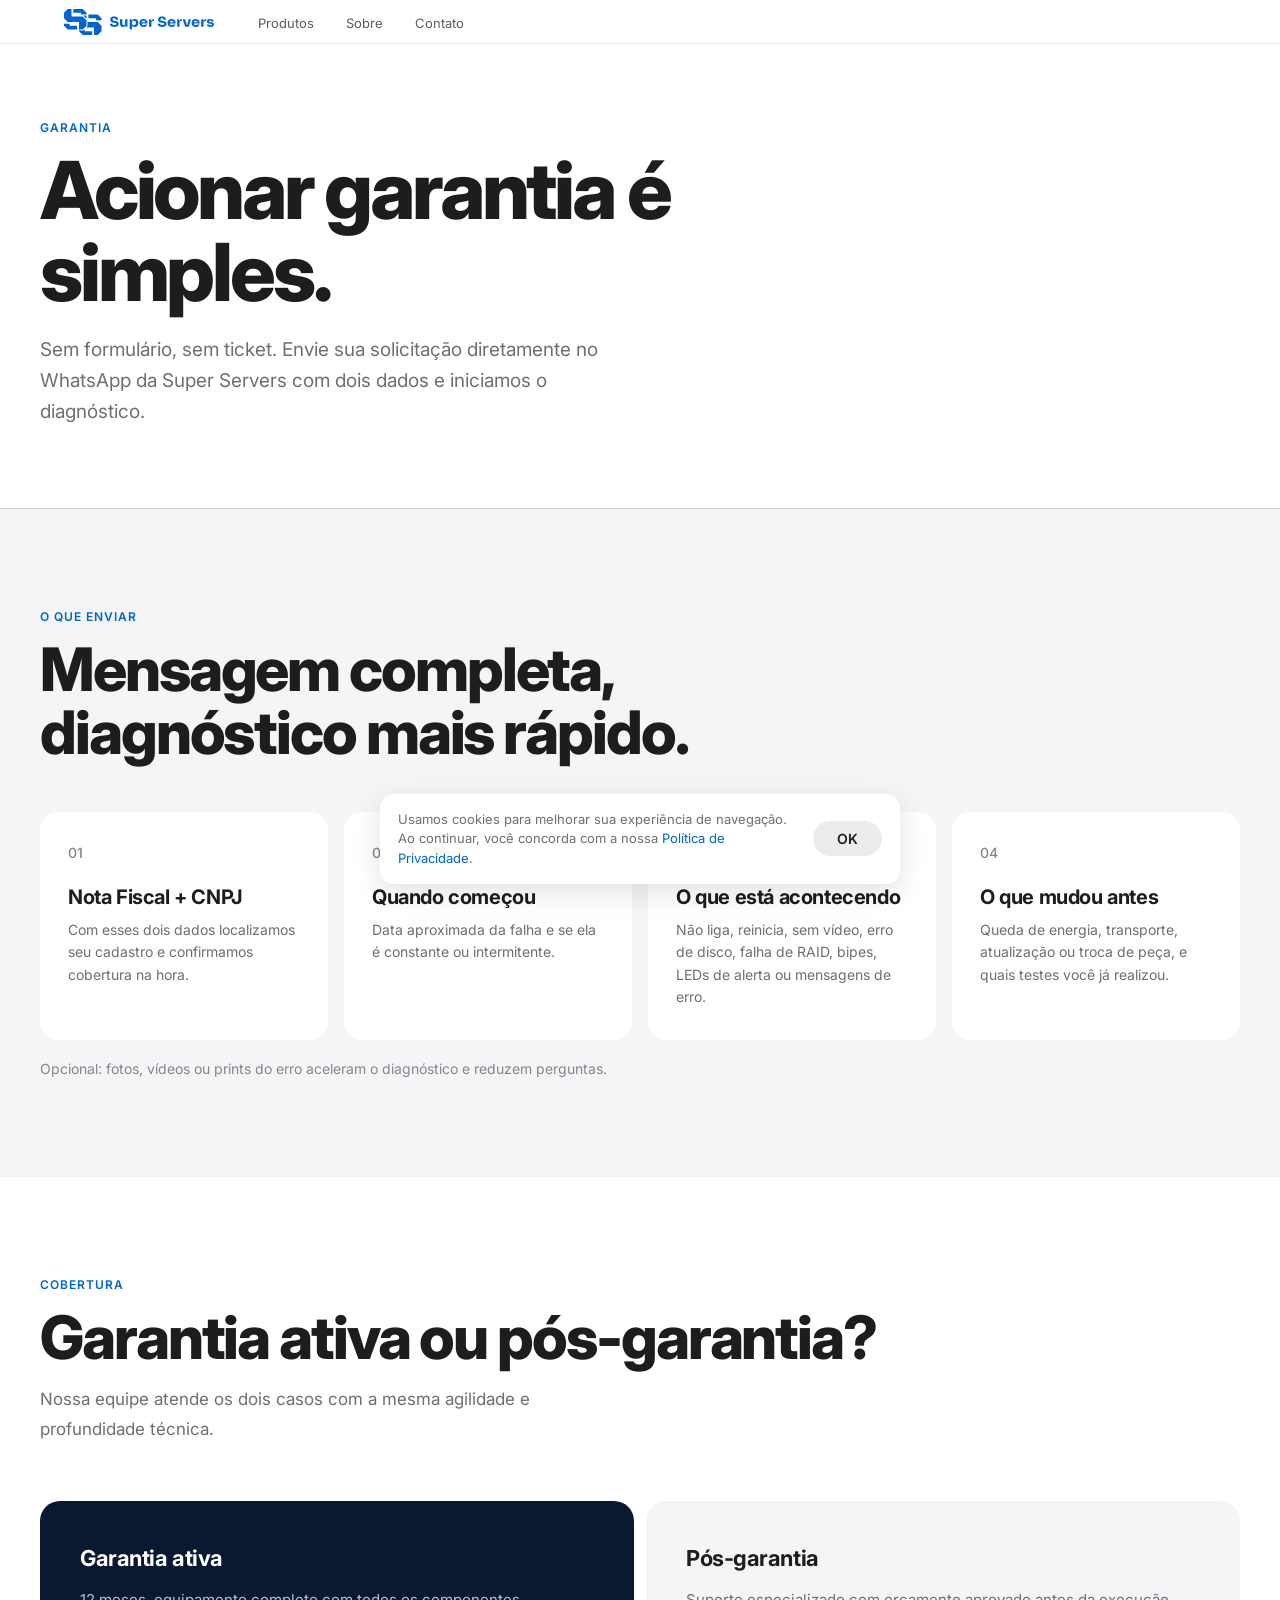
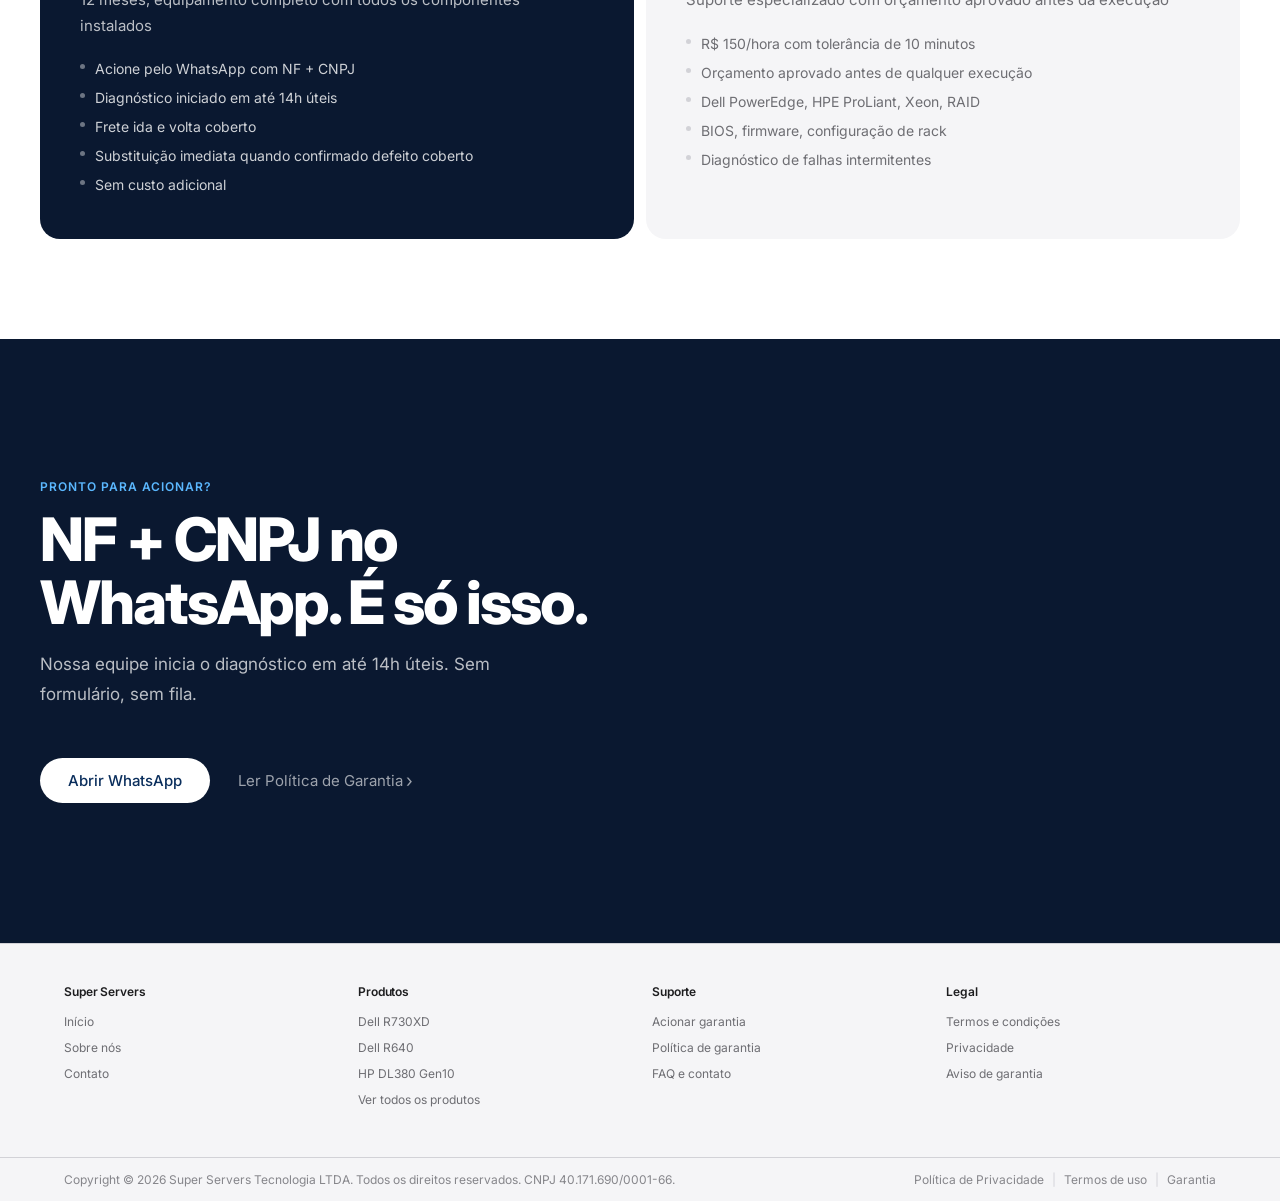
==== acionar-garantia.html @ 3439e5c2 "style(cookies): remove bordas do card e do botão, mantém sombra sutil Co-Authored-By: Claude Opus 4." ====
<!DOCTYPE html>
<html lang="pt-BR">
<head>
  <meta charset="UTF-8" />
  <meta name="viewport" content="width=device-width, initial-scale=1.0" />
  <meta name="color-scheme" content="light" />
  <meta name="format-detection" content="telephone=no, address=no, email=no" />
  <title>Acionar Garantia | Super Servers</title>
  <meta name="description" content="Como acionar a garantia da Super Servers. Envie NF + CNPJ no WhatsApp e inicie o diagnóstico em até 14h úteis." />
  <link rel="icon" type="image/svg+xml" href="/favicon.svg" />
  <link rel="canonical" href="https://superservers.com.br/acionar-garantia.html" />
  <meta property="og:type" content="website" />
  <meta property="og:site_name" content="Super Servers" />
  <meta property="og:locale" content="pt_BR" />
  <meta property="og:title" content="Acionar Garantia | Super Servers" />
  <meta property="og:description" content="Como acionar a garantia da Super Servers. Envie NF + CNPJ no WhatsApp e inicie o diagnóstico em até 14h úteis." />
  <meta property="og:url" content="https://superservers.com.br/acionar-garantia.html" />
  <meta property="og:image" content="https://superservers.com.br/og-image.png" />
  <meta property="og:image:width" content="1200" />
  <meta property="og:image:height" content="630" />
  <meta name="twitter:card" content="summary_large_image" />
  <meta name="twitter:title" content="Acionar Garantia | Super Servers" />
  <meta name="twitter:description" content="Como acionar a garantia da Super Servers. Envie NF + CNPJ no WhatsApp e inicie o diagnóstico em até 14h úteis." />
  <meta name="twitter:image" content="https://superservers.com.br/og-image.png" />
  <link rel="preconnect" href="https://fonts.googleapis.com" />
  <link rel="preconnect" href="https://fonts.gstatic.com" crossorigin />
  <link href="https://fonts.googleapis.com/css2?family=Inter:wght@300;400;500;600;700;800&display=swap" rel="stylesheet" />
  <style>
    *, *::before, *::after { box-sizing: border-box; margin: 0; padding: 0; }

    :root {
      --blue:   #0066cc;
      --text:   #1d1d1f;
      --muted:  #6e6e73;
      --micro:  #86868b;
      --light:  #f5f5f7;
      --border: #d2d2d7;
      --white:  #ffffff;
    }

    html { scroll-behavior: smooth; color-scheme: only light; }
    body {
      font-family: 'Inter', -apple-system, BlinkMacSystemFont, sans-serif;
      color: var(--text); background: var(--white);
      -webkit-font-smoothing: antialiased; overflow-x: hidden;
    }

    /* ── NAV ── */
    nav {
      position: fixed; top: 0; left: 0; right: 0; z-index: 300; height: 44px;
      display: flex; align-items: center; justify-content: center;
      background: rgba(255,255,255,0.88);
      backdrop-filter: saturate(180%) blur(20px);
      -webkit-backdrop-filter: saturate(180%) blur(20px);
      border-bottom: 1px solid rgba(0,0,0,0.08);
    }
    .nav-inner { width: 100%; max-width: 1200px; padding: 0 24px; display: flex; align-items: center; justify-content: space-between; }
    .logo { font-size: 16px; font-weight: 700; color: var(--text); text-decoration: none; letter-spacing: -0.4px; }
    .logo em { color: var(--blue); font-style: normal; }
    .nav-links { display: flex; align-items: center; gap: 32px; list-style: none; margin: 0 auto 0 44px; }
    .nav-links a { font-size: 13px; color: var(--text); text-decoration: none; opacity: 0.72; transition: background 0.22s ease, color 0.22s ease, transform 0.18s ease, box-shadow 0.22s ease, opacity 0.15s; }
    .nav-links a:hover, .nav-links a.active { opacity: 1; }

    /* ── NAV HAMBURGER ── */
    .nav-hamburger { display: none; flex-direction: column; justify-content: center; align-items: center; gap: 5px; width: 36px; height: 36px; background: none; border: none; cursor: pointer; flex-shrink: 0; }
    .nav-hamburger span { display: block; width: 18px; height: 1.5px; background: var(--text); border-radius: 2px; transition: transform 0.25s ease, opacity 0.2s ease; transform-origin: center; }
    nav.nav-open .nav-hamburger span:nth-child(1) { transform: translateY(6.5px) rotate(45deg); }
    nav.nav-open .nav-hamburger span:nth-child(2) { opacity: 0; }
    nav.nav-open .nav-hamburger span:nth-child(3) { transform: translateY(-6.5px) rotate(-45deg); }

    /* ── BASE ── */
    .wrap { max-width: 1200px; margin: 0 auto; }
    .section { padding: 100px 24px; }
    .eyebrow { font-size: 12px; font-weight: 600; letter-spacing: 0.08em; text-transform: uppercase; color: var(--blue); margin-bottom: 14px; }
    h2.headline { font-size: clamp(40px, 5vw, 60px); font-weight: 800; letter-spacing: -0.035em; line-height: 1.05; color: var(--text); }
    .body-text { font-size: 17px; color: var(--muted); line-height: 1.75; max-width: 520px; }

    /* ── BOTÕES ── */
    .btn-primary { background: #0a2e5c; color: #fff; font-size: 15px; font-weight: 500; padding: 13px 28px; border-radius: 980px; text-decoration: none; display: inline-block; transition: background 0.22s ease, color 0.22s ease, transform 0.18s ease, box-shadow 0.22s ease, opacity 0.15s; }
    .btn-primary:hover { background: #5bb8ff; color: #fff; transform: scale(1.04); box-shadow: 0 0 24px rgba(91,184,255,0.45); opacity: 1; }
    .btn-secondary { font-size: 15px; color: var(--muted); text-decoration: none; display: inline-flex; align-items: center; gap: 3px; transition: color 0.15s, gap 0.15s; }
    .btn-secondary:hover { color: var(--text); gap: 6px; }
    .btn-secondary::after { content: '›'; font-size: 18px; }

    /* ── HERO ── */
    .page-hero { background: var(--white); padding: 120px 24px 80px; border-bottom: 1px solid var(--border); }
    .page-hero h1 { font-size: clamp(48px, 6.5vw, 80px); font-weight: 800; line-height: 1.03; letter-spacing: -0.04em; color: var(--text); max-width: 700px; margin-bottom: 20px; }
    .page-hero .lead { font-size: 19px; color: var(--muted); line-height: 1.65; max-width: 560px; }

    /* ── INFO CARDS ── */
    .info-section { background: var(--light); }
    .info-grid { display: grid; grid-template-columns: repeat(4, 1fr); gap: 16px; margin-top: 48px; }
    .info-card { background: var(--white); border-radius: 18px; padding: 32px 28px; }
    .info-num { font-size: 14px; font-weight: 500; color: var(--micro); margin-bottom: 24px; display: block; }
    .info-card h3 { font-size: 20px; font-weight: 700; letter-spacing: -0.02em; color: var(--text); margin-bottom: 10px; line-height: 1.2; }
    .info-card p { font-size: 14px; color: var(--muted); line-height: 1.6; }
    .info-tip { font-size: 14px; color: var(--micro); margin-top: 20px; }

    /* ── COBERTURA ── */
    .cobertura-section { background: var(--white); }
    .cobertura-grid { display: grid; grid-template-columns: 1fr 1fr; gap: 12px; margin-top: 56px; }
    .cobertura-card { border-radius: 20px; padding: 44px 40px; }
    .cobertura-card.card-garantia { background: #0a1830; }
    .cobertura-card.card-pos { background: var(--light); }
    .cobertura-card h3 { font-size: 22px; font-weight: 700; letter-spacing: -0.02em; margin-bottom: 16px; line-height: 1.2; }
    .cobertura-card.card-garantia h3 { color: #fff; }
    .cobertura-card.card-pos h3 { color: var(--text); }
    .cobertura-card p { font-size: 15px; line-height: 1.7; }
    .cobertura-card.card-garantia p { color: rgba(255,255,255,0.72); }
    .cobertura-card.card-pos p { color: var(--muted); }
    .cobertura-list { margin-top: 20px; display: flex; flex-direction: column; gap: 8px; }
    .cobertura-item { display: flex; align-items: flex-start; gap: 10px; font-size: 14px; line-height: 1.5; }
    .cobertura-card.card-garantia .cobertura-item { color: rgba(255,255,255,0.8); }
    .cobertura-card.card-pos .cobertura-item { color: var(--muted); }
    .cobertura-dot { width: 5px; height: 5px; border-radius: 50%; flex-shrink: 0; margin-top: 6px; }
    .card-garantia .cobertura-dot { background: rgba(255,255,255,0.4); }
    .card-pos .cobertura-dot { background: var(--border); }

    /* ── CTA ── */
    .cta-section { background: #0a1830; padding: 140px 24px; }
    .cta-section .eyebrow { color: #5bb8ff; }
    .cta-section .headline { color: #fff; }
    .cta-section .body-text { margin: 16px 0 0; text-align: left; color: rgba(255,255,255,0.72); }
    .cta-section .btn-primary { background: #fff; color: #0a2e5c; }
    .cta-section .btn-primary:hover { background: #5bb8ff; color: #fff; }
    .cta-section .btn-secondary { color: rgba(255,255,255,0.6); }
    .cta-section .btn-secondary:hover { color: #fff; }
    .cta-actions { display: flex; align-items: center; justify-content: flex-start; gap: 28px; flex-wrap: wrap; margin-top: 48px; }

    /* ── FOOTER ── */
    footer { background: var(--light); border-top: 1px solid var(--border); }
    .footer-wrap { max-width: 1200px; margin: 0 auto; padding: 0 24px; }
    .footer-links-grid { display: grid; grid-template-columns: repeat(4, 1fr); gap: 24px; padding-top: 40px; padding-bottom: 40px; }
    .footer-col h5 { font-size: 12px; font-weight: 600; color: var(--text); margin-bottom: 14px; letter-spacing: -0.01em; }
    .footer-col a { display: block; font-size: 12px; color: var(--muted); text-decoration: none; margin-bottom: 8px; line-height: 1.5; transition: color 0.15s; }
    .footer-col a:hover { color: var(--text); }
    .footer-bottom { border-top: 1px solid var(--border); padding: 14px 0; }
    .footer-bottom-inner { max-width: 1200px; margin: 0 auto; padding: 0 24px; display: flex; flex-direction: row; align-items: center; justify-content: space-between; gap: 16px; }
    .footer-bottom-row { display: flex; justify-content: space-between; align-items: center; }
    .footer-bottom p { font-size: 12px; color: var(--micro); }
    .footer-legal-links { display: flex; align-items: center; }
    .footer-legal-links a { font-size: 12px; color: var(--micro); text-decoration: none; transition: color 0.15s; }
    .footer-legal-links a:hover { color: var(--text); }
    .footer-legal-links span { font-size: 12px; color: var(--border); padding: 0 8px; }

    /* ── RESPONSIVE ── */
    @media (max-width: 960px) {
      .info-grid { grid-template-columns: 1fr 1fr; }
      .cobertura-grid { grid-template-columns: 1fr; }
      .footer-links-grid { grid-template-columns: 1fr 1fr; gap: 32px; }
    }
    @media (max-width: 720px) {
      nav .nav-links { display: none; }
      .nav-hamburger { display: flex; }
      nav.nav-open .nav-links { display: flex; flex-direction: column; margin: 0; position: absolute; top: 44px; left: 0; right: 0; background: rgba(255,255,255,0.97); backdrop-filter: saturate(180%) blur(20px); -webkit-backdrop-filter: saturate(180%) blur(20px); border-bottom: 1px solid var(--border); box-shadow: 0 8px 24px rgba(0,0,0,0.08); padding: 0 0 16px; gap: 0; list-style: none; animation: navIn 0.22s ease forwards; }
      @keyframes navIn { from { opacity: 0; transform: translateY(-8px); } to { opacity: 1; transform: translateY(0); } }
      nav.nav-open .nav-links li { border-top: 1px solid rgba(0,0,0,0.08); }
      nav.nav-open .nav-links a { display: block; padding: 14px 24px; font-size: 16px; font-weight: 500; opacity: 1; color: var(--text); }
    }
    @media (max-width: 600px) {
      .section { padding: 72px 20px; }
      .info-grid { grid-template-columns: 1fr; }
      .footer-bottom-inner { flex-direction: column; align-items: flex-start; gap: 10px; }
    }
    @media (max-width: 480px) {
      .section { padding: 56px 20px; }
      .footer-links-grid { grid-template-columns: 1fr; }
    }
  </style>
</head>
<body>

  <nav>
    <div class="nav-inner">
      <a href="index.html" class="logo" aria-label="Super Servers"><img src="logo.svg" alt="Super Servers" style="height: 26px; width: auto; display: block;"></a>
      <ul class="nav-links">
        <li><a href="produtos.html">Produtos</a></li>
        <li><a href="sobre.html">Sobre</a></li>
        <li><a href="contato.html">Contato</a></li>
      </ul>
      <button class="nav-hamburger" id="navHamburger" aria-label="Menu" aria-expanded="false">
        <span></span><span></span><span></span>
      </button>
    </div>
  </nav>

  <!-- HERO -->
  <div class="page-hero">
    <div class="wrap">
      <p class="eyebrow">Garantia</p>
      <h1>Acionar garantia é simples.</h1>
      <p class="lead">Sem formulário, sem ticket. Envie sua solicitação diretamente no WhatsApp da Super Servers com dois dados e iniciamos o diagnóstico.</p>
    </div>
  </div>

  <!-- INFO CARDS -->
  <section class="section info-section">
    <div class="wrap">
      <p class="eyebrow">O que enviar</p>
      <h2 class="headline">Mensagem completa,<br>diagnóstico mais rápido.</h2>
      <div class="info-grid">

        <div class="info-card">
          <span class="info-num">01</span>
          <h3>Nota Fiscal + CNPJ</h3>
          <p>Com esses dois dados localizamos seu cadastro e confirmamos cobertura na hora.</p>
        </div>

        <div class="info-card">
          <span class="info-num">02</span>
          <h3>Quando começou</h3>
          <p>Data aproximada da falha e se ela é constante ou intermitente.</p>
        </div>

        <div class="info-card">
          <span class="info-num">03</span>
          <h3>O que está acontecendo</h3>
          <p>Não liga, reinicia, sem vídeo, erro de disco, falha de RAID, bipes, LEDs de alerta ou mensagens de erro.</p>
        </div>

        <div class="info-card">
          <span class="info-num">04</span>
          <h3>O que mudou antes</h3>
          <p>Queda de energia, transporte, atualização ou troca de peça, e quais testes você já realizou.</p>
        </div>

      </div>
      <p class="info-tip">Opcional: fotos, vídeos ou prints do erro aceleram o diagnóstico e reduzem perguntas.</p>
    </div>
  </section>

  <!-- COBERTURA -->
  <section class="section cobertura-section">
    <div class="wrap">
      <p class="eyebrow">Cobertura</p>
      <h2 class="headline">Garantia ativa ou pós-garantia?</h2>
      <p class="body-text" style="margin-top: 16px;">Nossa equipe atende os dois casos com a mesma agilidade e profundidade técnica.</p>
      <div class="cobertura-grid">

        <div class="cobertura-card card-garantia">
          <h3>Garantia ativa</h3>
          <p>12 meses, equipamento completo com todos os componentes instalados</p>
          <div class="cobertura-list">
            <div class="cobertura-item"><span class="cobertura-dot"></span><span>Acione pelo WhatsApp com NF + CNPJ</span></div>
            <div class="cobertura-item"><span class="cobertura-dot"></span><span>Diagnóstico iniciado em até 14h úteis</span></div>
            <div class="cobertura-item"><span class="cobertura-dot"></span><span>Frete ida e volta coberto</span></div>
            <div class="cobertura-item"><span class="cobertura-dot"></span><span>Substituição imediata quando confirmado defeito coberto</span></div>
            <div class="cobertura-item"><span class="cobertura-dot"></span><span>Sem custo adicional</span></div>
          </div>
        </div>

        <div class="cobertura-card card-pos">
          <h3>Pós-garantia</h3>
          <p>Suporte especializado com orçamento aprovado antes da execução</p>
          <div class="cobertura-list">
            <div class="cobertura-item"><span class="cobertura-dot"></span><span>R$ 150/hora com tolerância de 10 minutos</span></div>
            <div class="cobertura-item"><span class="cobertura-dot"></span><span>Orçamento aprovado antes de qualquer execução</span></div>
            <div class="cobertura-item"><span class="cobertura-dot"></span><span>Dell PowerEdge, HPE ProLiant, Xeon, RAID</span></div>
            <div class="cobertura-item"><span class="cobertura-dot"></span><span>BIOS, firmware, configuração de rack</span></div>
            <div class="cobertura-item"><span class="cobertura-dot"></span><span>Diagnóstico de falhas intermitentes</span></div>
          </div>
        </div>

      </div>
    </div>
  </section>

  <!-- CTA -->
  <section class="cta-section">
    <div class="wrap">
      <p class="eyebrow">Pronto para acionar?</p>
      <h2 class="headline" style="max-width: 600px;">NF + CNPJ no WhatsApp. É só isso.</h2>
      <p class="body-text">Nossa equipe inicia o diagnóstico em até 14h úteis. Sem formulário, sem fila.</p>
      <div class="cta-actions">
        <a href="https://wa.me/551120535313" target="_blank" class="btn-primary">Abrir WhatsApp</a>
        <a href="garantia.html" class="btn-secondary">Ler Política de Garantia</a>
      </div>
    </div>
  </section>

  <footer>
    <div class="footer-wrap footer-links-grid">
      <div class="footer-col">
        <h5>Super Servers</h5>
        <a href="index.html">Início</a>
        <a href="sobre.html">Sobre nós</a>
        <a href="contato.html">Contato</a>
      </div>
      <div class="footer-col">
        <h5>Produtos</h5>
        <a href="produtos.html#dell">Dell R730XD</a>
        <a href="produtos.html#dell">Dell R640</a>
        <a href="produtos.html#hp">HP DL380 Gen10</a>
        <a href="produtos.html">Ver todos os produtos</a>
      </div>
      <div class="footer-col">
        <h5>Suporte</h5>
        <a href="acionar-garantia.html">Acionar garantia</a>
        <a href="garantia.html">Política de garantia</a>
        <a href="contato.html">FAQ e contato</a>
      </div>
      <div class="footer-col">
        <h5>Legal</h5>
        <a href="termos.html">Termos e condições</a>
        <a href="privacidade.html">Privacidade</a>
        <a href="garantia.html">Aviso de garantia</a>
      </div>
    </div>
    <div class="footer-bottom">
      <div class="footer-bottom-inner">
        <div class="footer-bottom-row">
          <p>Copyright © 2026 Super Servers Tecnologia LTDA. Todos os direitos reservados. CNPJ 40.171.690/0001-66.</p>
        </div>
        <div class="footer-legal-links">
          <a href="privacidade.html">Política de Privacidade</a>
          <span>|</span>
          <a href="termos.html">Termos de uso</a>
          <span>|</span>
          <a href="garantia.html">Garantia</a>
        </div>
      </div>
    </div>
  </footer>

<script>
(function(){
  var els = document.querySelectorAll(
    '.eyebrow, .headline, .body-text, .lead, .info-tip, ' +
    '.info-card, .cobertura-card, .cta-actions, ' +
    '.page-hero h1, .page-hero .lead, .page-hero .eyebrow'
  );
  els.forEach(function(el){
    el.style.cssText += 'opacity:0;transform:translateY(20px);transition:opacity 0.65s ease,transform 0.65s ease;';
  });
  ['.info-grid', '.cobertura-grid'].forEach(function(sel){
    var grid = document.querySelector(sel);
    if(!grid) return;
    Array.from(grid.children).forEach(function(child,i){
      child.style.transitionDelay = (i * 0.08) + 's';
    });
  });
  var io = new IntersectionObserver(function(entries){
    entries.forEach(function(e){
      if(e.isIntersecting){
        e.target.style.opacity = '1';
        e.target.style.transform = 'translateY(0)';
        io.unobserve(e.target);
      }
    });
  },{threshold:0.1,rootMargin:'0px 0px -40px 0px'});
  els.forEach(function(el){ io.observe(el); });
})();

// ── HAMBURGER NAV ──
(function(){
  var btn = document.getElementById('navHamburger');
  var nav = document.querySelector('nav');
  if(!btn) return;
  btn.addEventListener('click', function(){
    var isOpen = nav.classList.toggle('nav-open');
    btn.setAttribute('aria-expanded', isOpen);
    document.body.style.overflow = isOpen ? 'hidden' : '';
  });
  document.querySelectorAll('.nav-links a').forEach(function(a){
    a.addEventListener('click', function(){
      nav.classList.remove('nav-open');
      btn.setAttribute('aria-expanded', 'false');
      document.body.style.overflow = '';
    });
  });
})();
</script>

  <!-- COOKIE CONSENT (LGPD) -->
  <div id="cookieConsent" class="cookie-consent" aria-label="Aviso de cookies">
    <p>Usamos cookies para melhorar sua experiência de navegação. Ao continuar, você concorda com a nossa <a href="privacidade.html">Política de Privacidade</a>.</p>
    <button type="button" id="cookieOk">OK</button>
  </div>
  <style>
    .cookie-consent { position: fixed; bottom: 16px; left: 16px; right: 16px; max-width: 520px; margin: 0 auto; z-index: 998; background: #fff; color: #1d1d1f; border-radius: 14px; padding: 16px 18px; box-shadow: 0 8px 28px rgba(0,0,0,0.12); display: none; align-items: center; gap: 16px; font-family: 'Inter', -apple-system, sans-serif; }
    .cookie-consent.show { display: flex; }
    .cookie-consent p { font-size: 13px; line-height: 1.5; color: #6e6e73; margin: 0; }
    .cookie-consent a { color: #0066cc; text-decoration: none; }
    .cookie-consent a:hover { text-decoration: underline; }
    .cookie-consent button { flex-shrink: 0; background: #ececec; color: #1d1d1f; border: none; border-radius: 980px; padding: 9px 24px; font-size: 14px; font-weight: 600; cursor: pointer; font-family: inherit; transition: background 0.18s ease, color 0.18s ease; }
    .cookie-consent button:hover { background: #e0e0e0; color: #1d1d1f; }
    @media (max-width: 520px) { .cookie-consent { flex-direction: column; align-items: stretch; text-align: left; } .cookie-consent button { width: 100%; padding: 11px; } }
  </style>
  <script>
  (function(){
    try { if (localStorage.getItem("cookieConsent") === "ok") return; } catch(e) {}
    var el = document.getElementById("cookieConsent");
    if (!el) return;
    setTimeout(function(){ el.classList.add("show"); }, 600);
    document.getElementById("cookieOk").addEventListener("click", function(){
      try { localStorage.setItem("cookieConsent", "ok"); } catch(e) {}
      el.classList.remove("show");
    });
  })();
  </script>
</body>
</html>
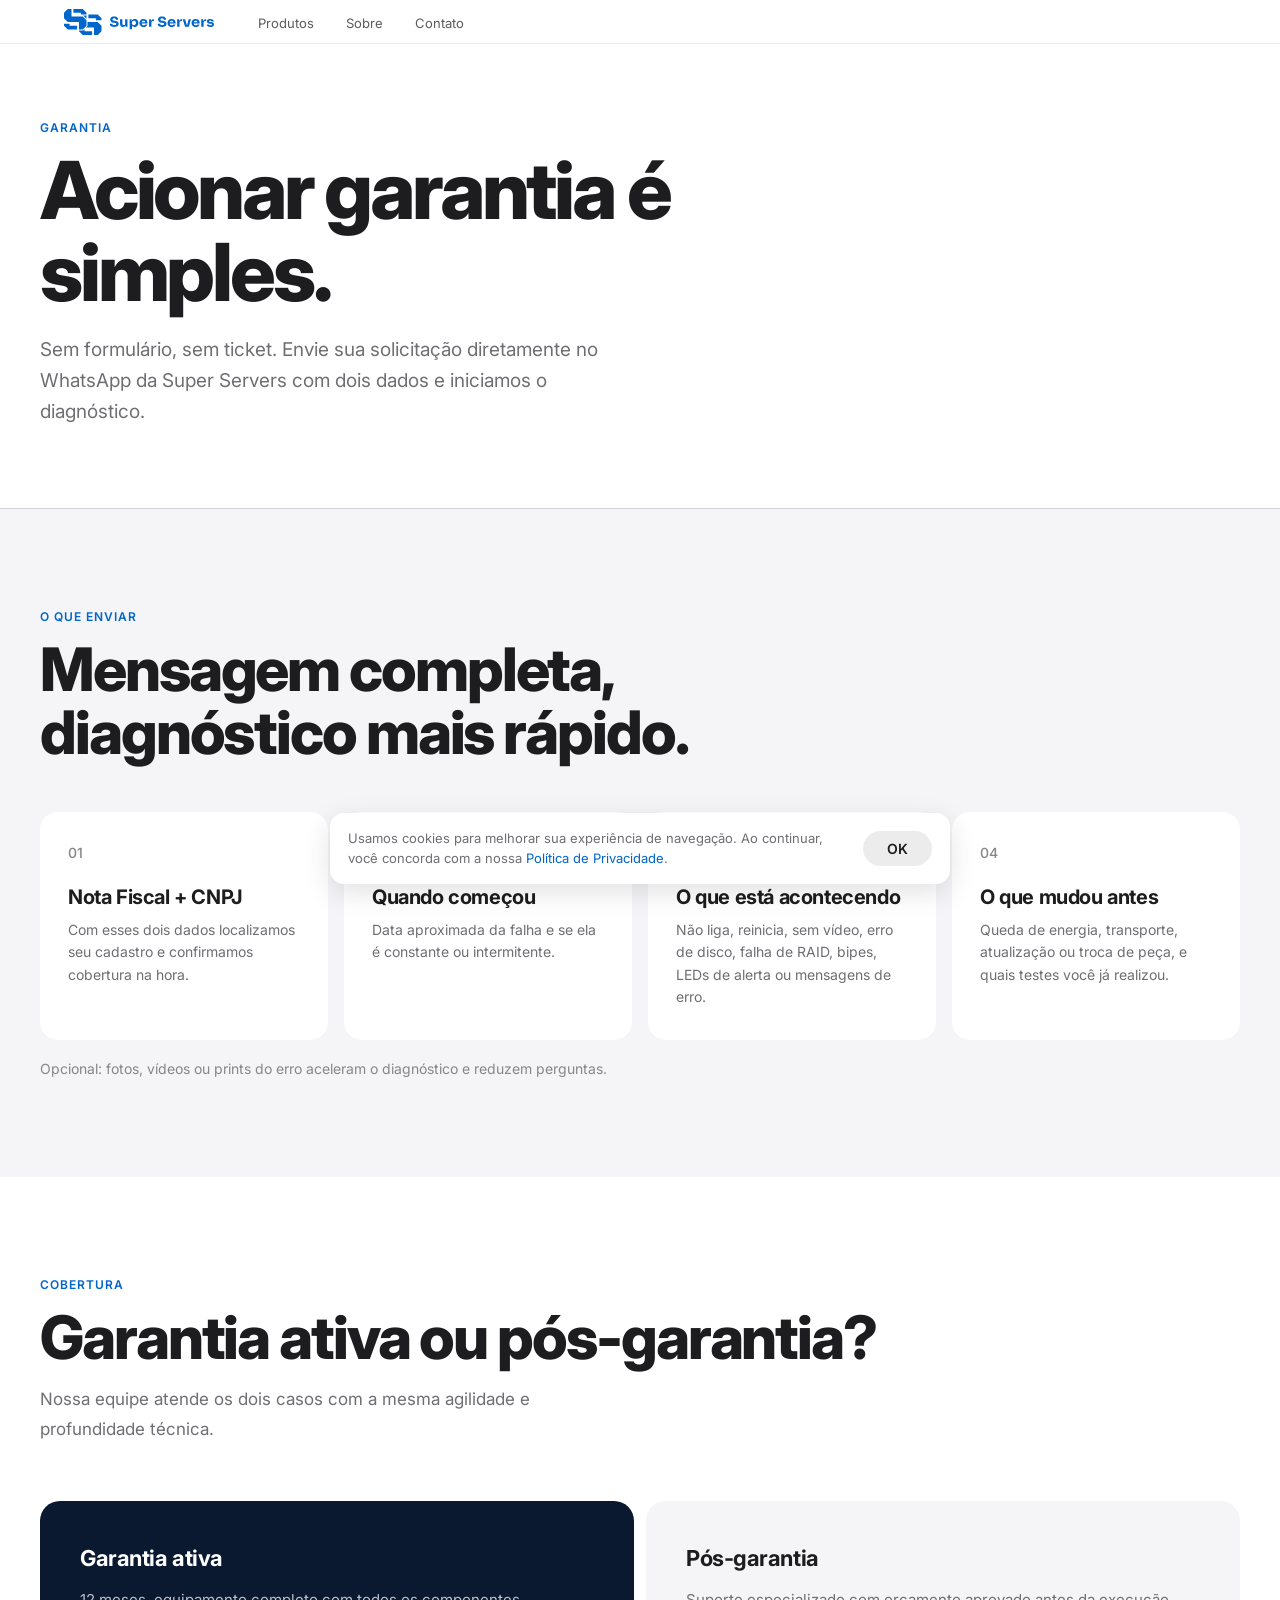
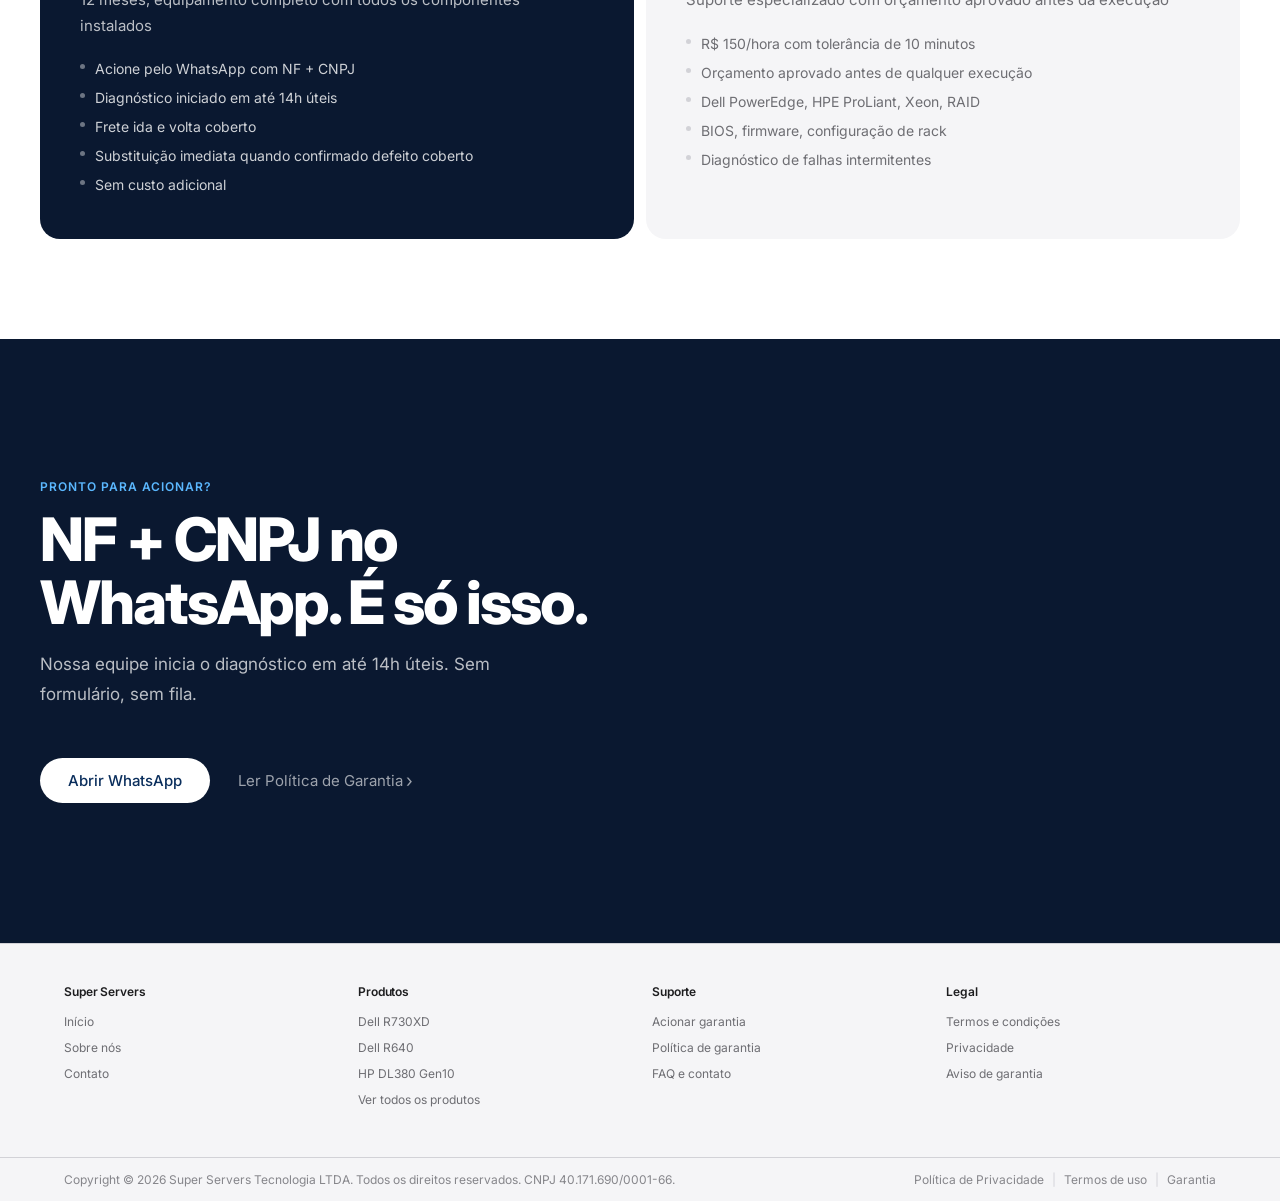
==== commit 8f38f3b7: "style(cookies): alarga o card p/ 620px (texto em 2 linhas no desktop) Co-Authored-By: Claude Opus 4." ====
--- a/acionar-garantia.html
+++ b/acionar-garantia.html
@@ -377,7 +377,7 @@
     <button type="button" id="cookieOk">OK</button>
   </div>
   <style>
-    .cookie-consent { position: fixed; bottom: 16px; left: 16px; right: 16px; max-width: 520px; margin: 0 auto; z-index: 998; background: #fff; color: #1d1d1f; border-radius: 14px; padding: 16px 18px; box-shadow: 0 8px 28px rgba(0,0,0,0.12); display: none; align-items: center; gap: 16px; font-family: 'Inter', -apple-system, sans-serif; }
+    .cookie-consent { position: fixed; bottom: 16px; left: 16px; right: 16px; max-width: 620px; margin: 0 auto; z-index: 998; background: #fff; color: #1d1d1f; border-radius: 14px; padding: 16px 18px; box-shadow: 0 8px 28px rgba(0,0,0,0.12); display: none; align-items: center; gap: 16px; font-family: 'Inter', -apple-system, sans-serif; }
     .cookie-consent.show { display: flex; }
     .cookie-consent p { font-size: 13px; line-height: 1.5; color: #6e6e73; margin: 0; }
     .cookie-consent a { color: #0066cc; text-decoration: none; }
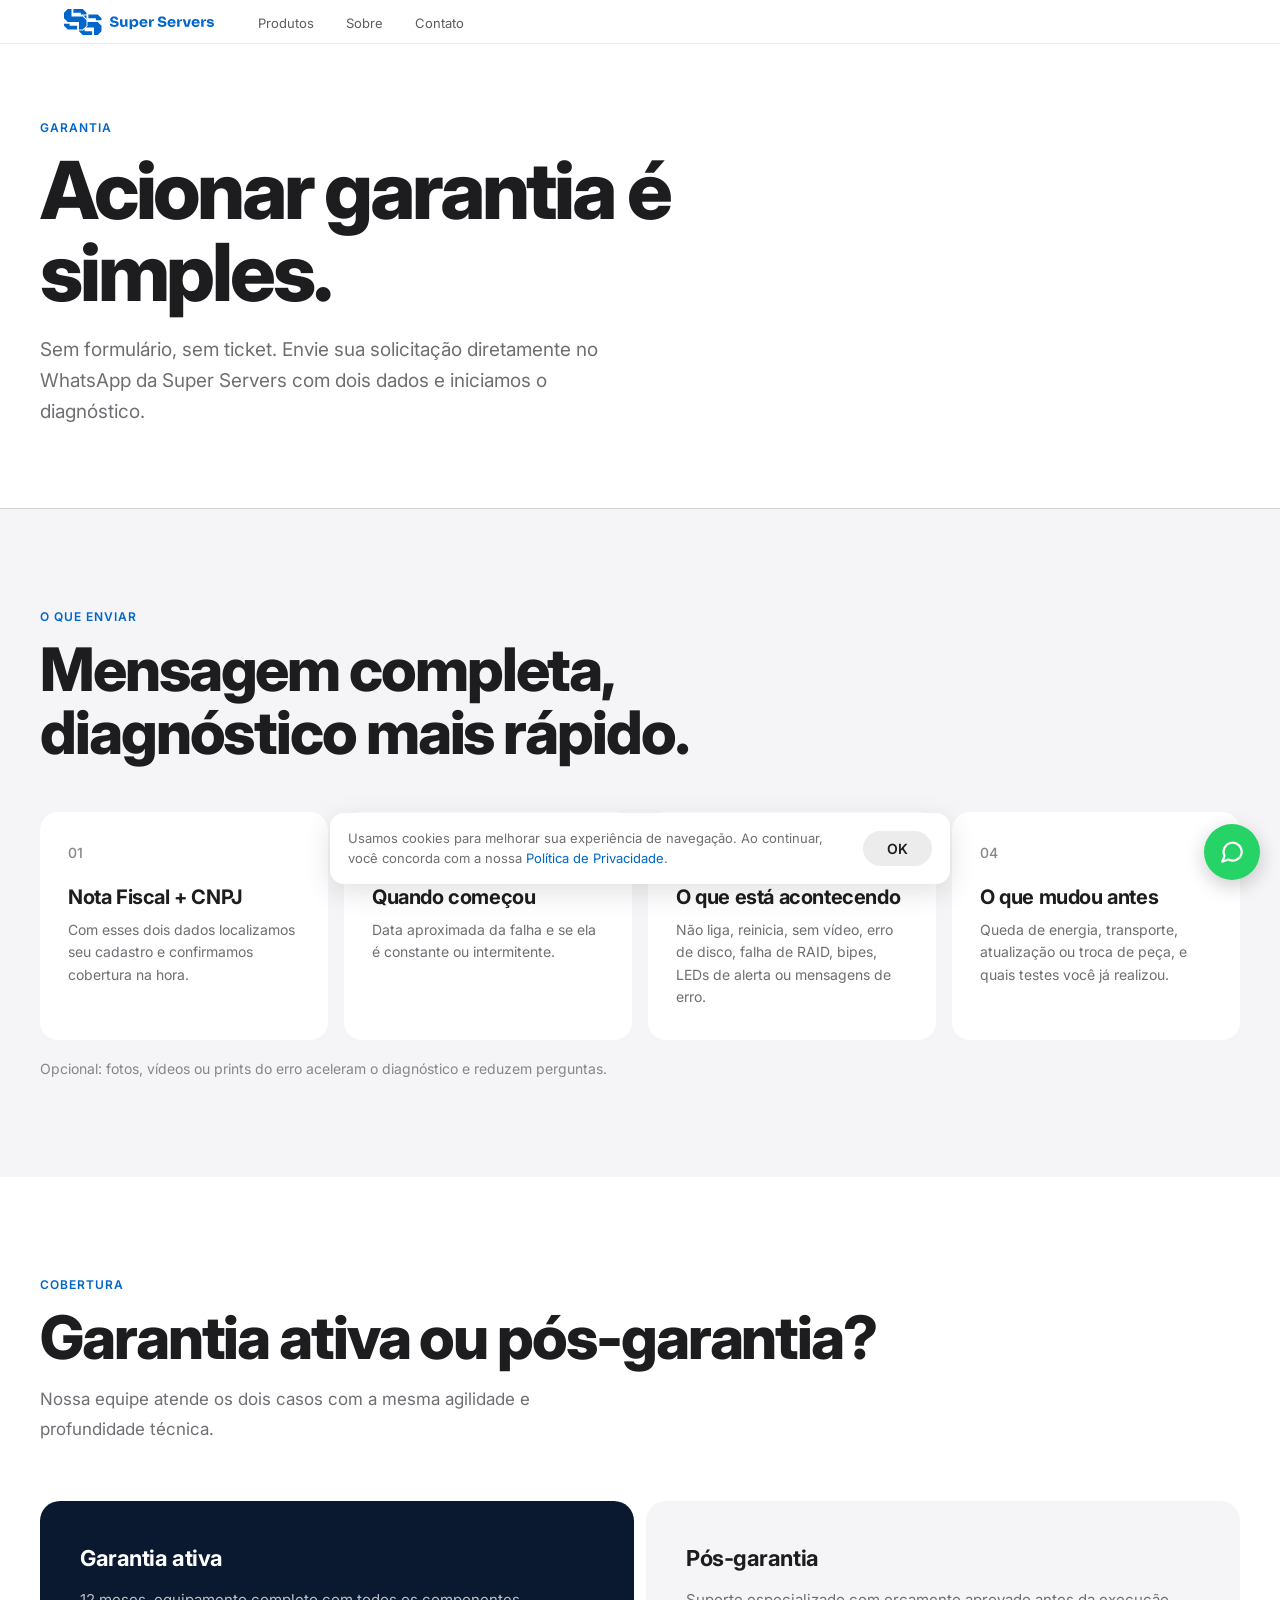
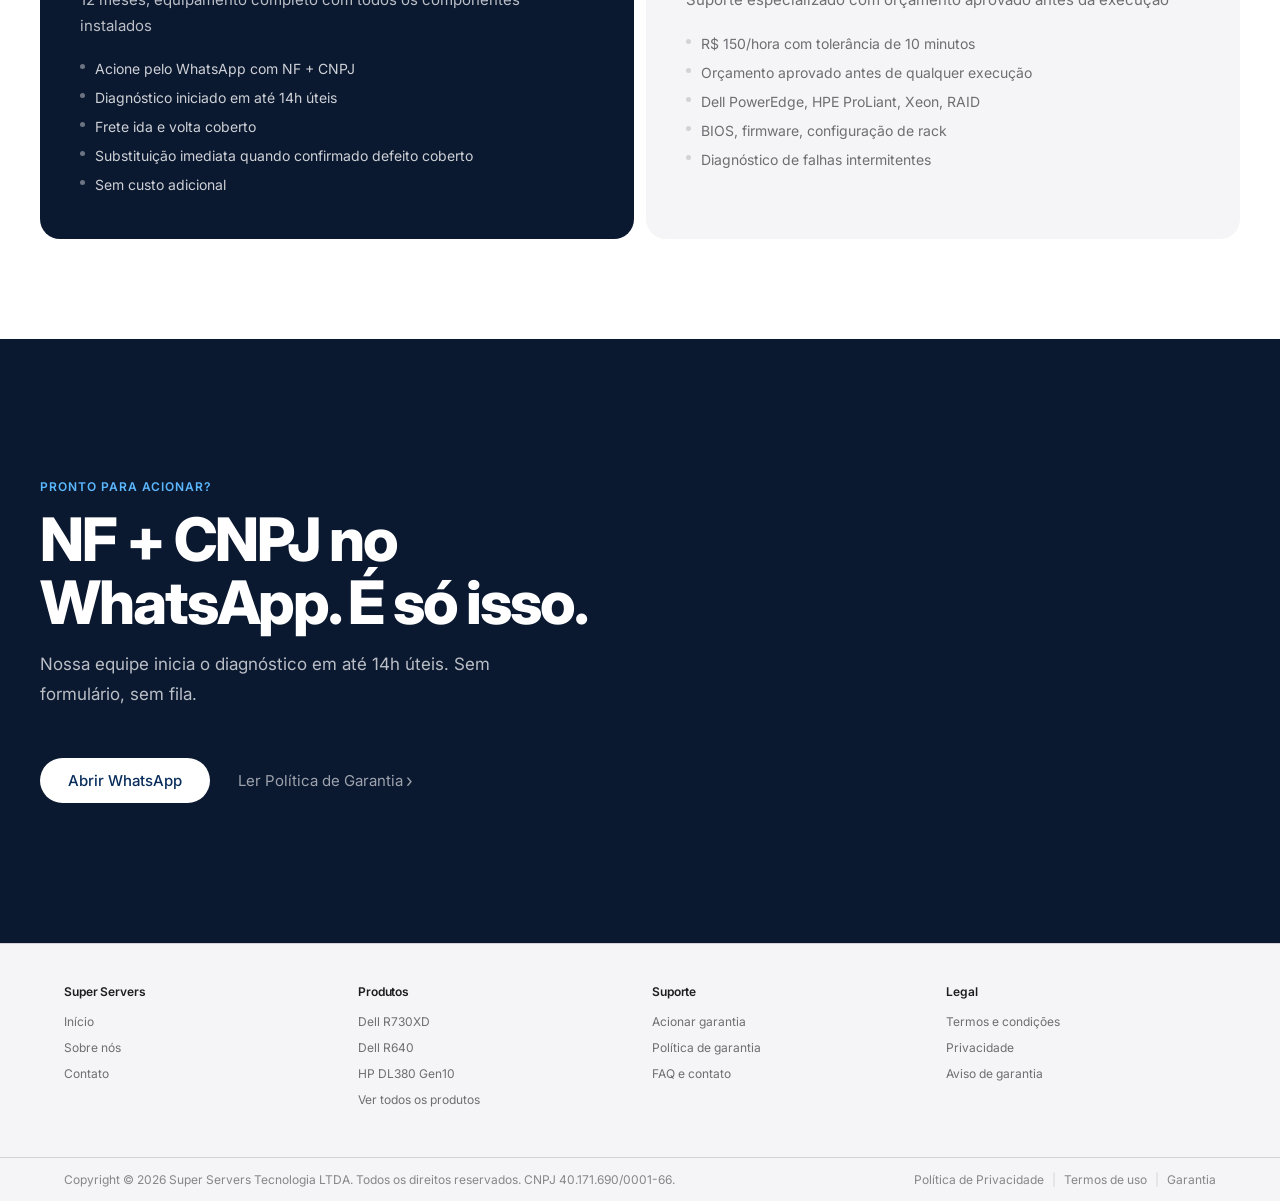
==== commit b213be13: "style: páginas internas no padrão da home (entrada do topo + botão flutuante do WhatsApp) Co-Authore" ====
--- a/acionar-garantia.html
+++ b/acionar-garantia.html
@@ -8,6 +8,8 @@
   <title>Acionar Garantia | Super Servers</title>
   <meta name="description" content="Como acionar a garantia da Super Servers. Envie NF + CNPJ no WhatsApp e inicie o diagnóstico em até 14h úteis." />
   <link rel="icon" type="image/svg+xml" href="/favicon.svg" />
+  <link rel="icon" type="image/png" sizes="32x32" href="/favicon-32.png" />
+  <link rel="apple-touch-icon" href="/apple-touch-icon.png" />
   <link rel="canonical" href="https://superservers.com.br/acionar-garantia.html" />
   <meta property="og:type" content="website" />
   <meta property="og:site_name" content="Super Servers" />
@@ -166,6 +168,17 @@
       .section { padding: 56px 20px; }
       .footer-links-grid { grid-template-columns: 1fr; }
     }
+  
+    /* Entrada do topo, mesmo padrão da home (fade + subida por bloco) */
+    .page-hero .wrap > * { animation: hvFade 1s cubic-bezier(.25,.8,.25,1) both; }
+    .page-hero .wrap > :nth-child(2) { animation-delay: .15s; }
+    .page-hero .wrap > :nth-child(3) { animation-delay: .3s; }
+    @keyframes hvFade { from { opacity: 0; transform: translateY(24px); } to { opacity: 1; transform: none; } }
+    @media (prefers-reduced-motion: reduce) { .page-hero .wrap > * { animation: none; } }
+
+    .wa-float { position: fixed; right: 20px; bottom: 20px; z-index: 350; width: 56px; height: 56px; border-radius: 50%; background: #25d366; display: flex; align-items: center; justify-content: center; box-shadow: 0 6px 20px rgba(0,0,0,0.2); transition: transform .18s; }
+    .wa-float:hover { transform: scale(1.08); }
+    @media (max-width: 600px) { .wa-float { bottom: 16px; right: 16px; } }
   </style>
 </head>
 <body>
@@ -272,11 +285,15 @@
       <h2 class="headline" style="max-width: 600px;">NF + CNPJ no WhatsApp. É só isso.</h2>
       <p class="body-text">Nossa equipe inicia o diagnóstico em até 14h úteis. Sem formulário, sem fila.</p>
       <div class="cta-actions">
-        <a href="https://wa.me/551120535313" target="_blank" class="btn-primary">Abrir WhatsApp</a>
+        <a href="https://wa.me/551120535313?text=Ol%C3%A1%21%20Preciso%20acionar%20a%20garantia%20de%20um%20servidor.%20Vou%20enviar%20a%20nota%20fiscal%20e%20o%20CNPJ." target="_blank" class="btn-primary">Abrir WhatsApp</a>
         <a href="garantia.html" class="btn-secondary">Ler Política de Garantia</a>
       </div>
     </div>
   </section>
+
+  <a href="https://wa.me/551120535313?text=Ol%C3%A1%21%20Preciso%20acionar%20a%20garantia%20de%20um%20servidor.%20Vou%20enviar%20a%20nota%20fiscal%20e%20o%20CNPJ." target="_blank" class="wa-float" aria-label="Falar no WhatsApp">
+    <svg viewBox="0 0 24 24" width="26" height="26" fill="none" stroke="#fff" stroke-width="2" stroke-linecap="round" stroke-linejoin="round" aria-hidden="true"><path d="M21 11.5a8.4 8.4 0 0 1-12.4 7.4L3 21l2.1-5.4A8.4 8.4 0 1 1 21 11.5z"/></svg>
+  </a>
 
   <footer>
     <div class="footer-wrap footer-links-grid">
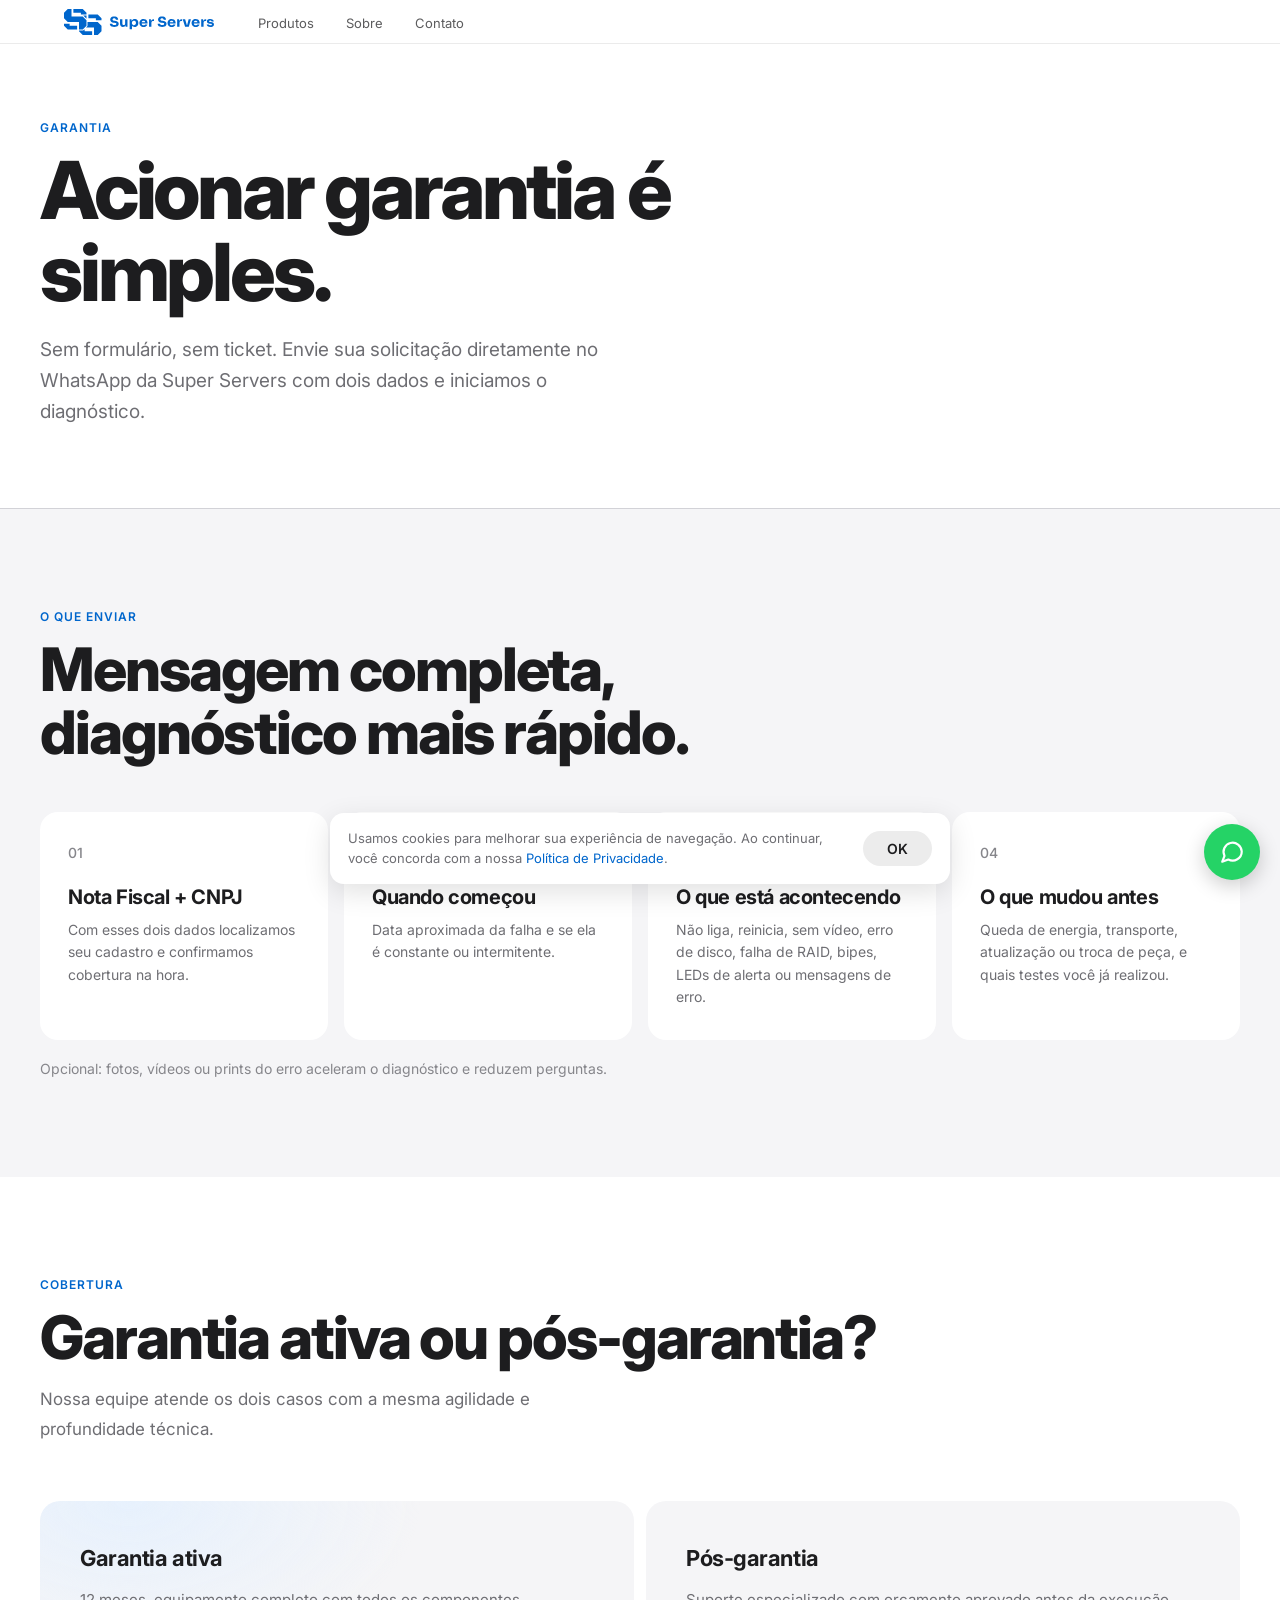
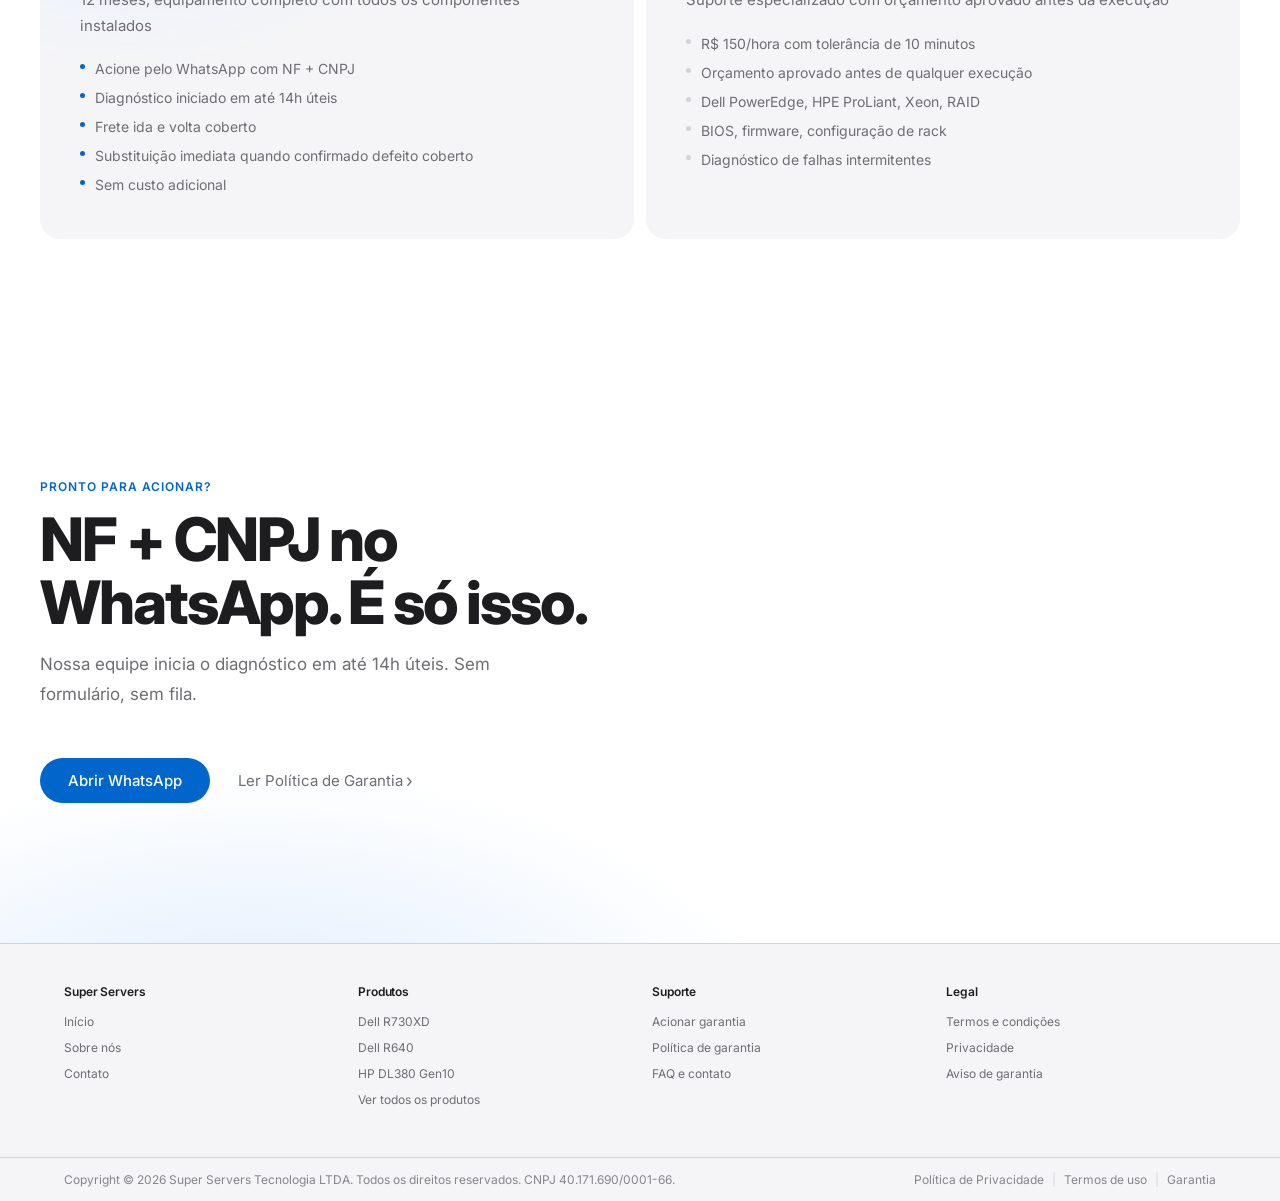
==== commit eece34c0: "style: blocos azul-marinho das páginas internas viram claros, como na home Co-Authored-By: Claude Op" ====
--- a/acionar-garantia.html
+++ b/acionar-garantia.html
@@ -179,6 +179,22 @@
     .wa-float { position: fixed; right: 20px; bottom: 20px; z-index: 350; width: 56px; height: 56px; border-radius: 50%; background: #25d366; display: flex; align-items: center; justify-content: center; box-shadow: 0 6px 20px rgba(0,0,0,0.2); transition: transform .18s; }
     .wa-float:hover { transform: scale(1.08); }
     @media (max-width: 600px) { .wa-float { bottom: 16px; right: 16px; } }
+
+    /* Blocos claros, mesmo padrão da home */
+    .btn-primary { background: #0066cc; }
+    .btn-primary:hover { background: #5bb8ff; }
+    .lt-final { position: relative; overflow: hidden; background: radial-gradient(ellipse 60% 70% at 20% 120%, #dcebfc 0%, rgba(220,235,252,0) 70%), #fff !important; }
+    .lt-final .eyebrow { color: var(--blue) !important; }
+    .lt-final h2, .lt-final .headline { color: var(--text) !important; }
+    .lt-final .body-text { color: var(--muted) !important; }
+    .lt-final .btn-primary { background: #0066cc !important; color: #fff !important; }
+    .lt-final .btn-primary:hover { background: #5bb8ff !important; }
+    .lt-final .btn-secondary { color: var(--muted) !important; }
+    .lt-final .btn-secondary:hover { color: var(--text) !important; }
+    .cobertura-card.card-garantia { background: radial-gradient(ellipse 70% 70% at 15% 0%, #e7f1fd 0%, rgba(231,241,253,0) 70%), var(--light); }
+    .cobertura-card.card-garantia h3 { color: var(--text); }
+    .cobertura-card.card-garantia p, .cobertura-card.card-garantia .cobertura-item { color: var(--muted); }
+    .card-garantia .cobertura-dot { background: var(--blue); }
   </style>
 </head>
 <body>
@@ -279,7 +295,7 @@
   </section>
 
   <!-- CTA -->
-  <section class="cta-section">
+  <section class="cta-section lt-final">
     <div class="wrap">
       <p class="eyebrow">Pronto para acionar?</p>
       <h2 class="headline" style="max-width: 600px;">NF + CNPJ no WhatsApp. É só isso.</h2>
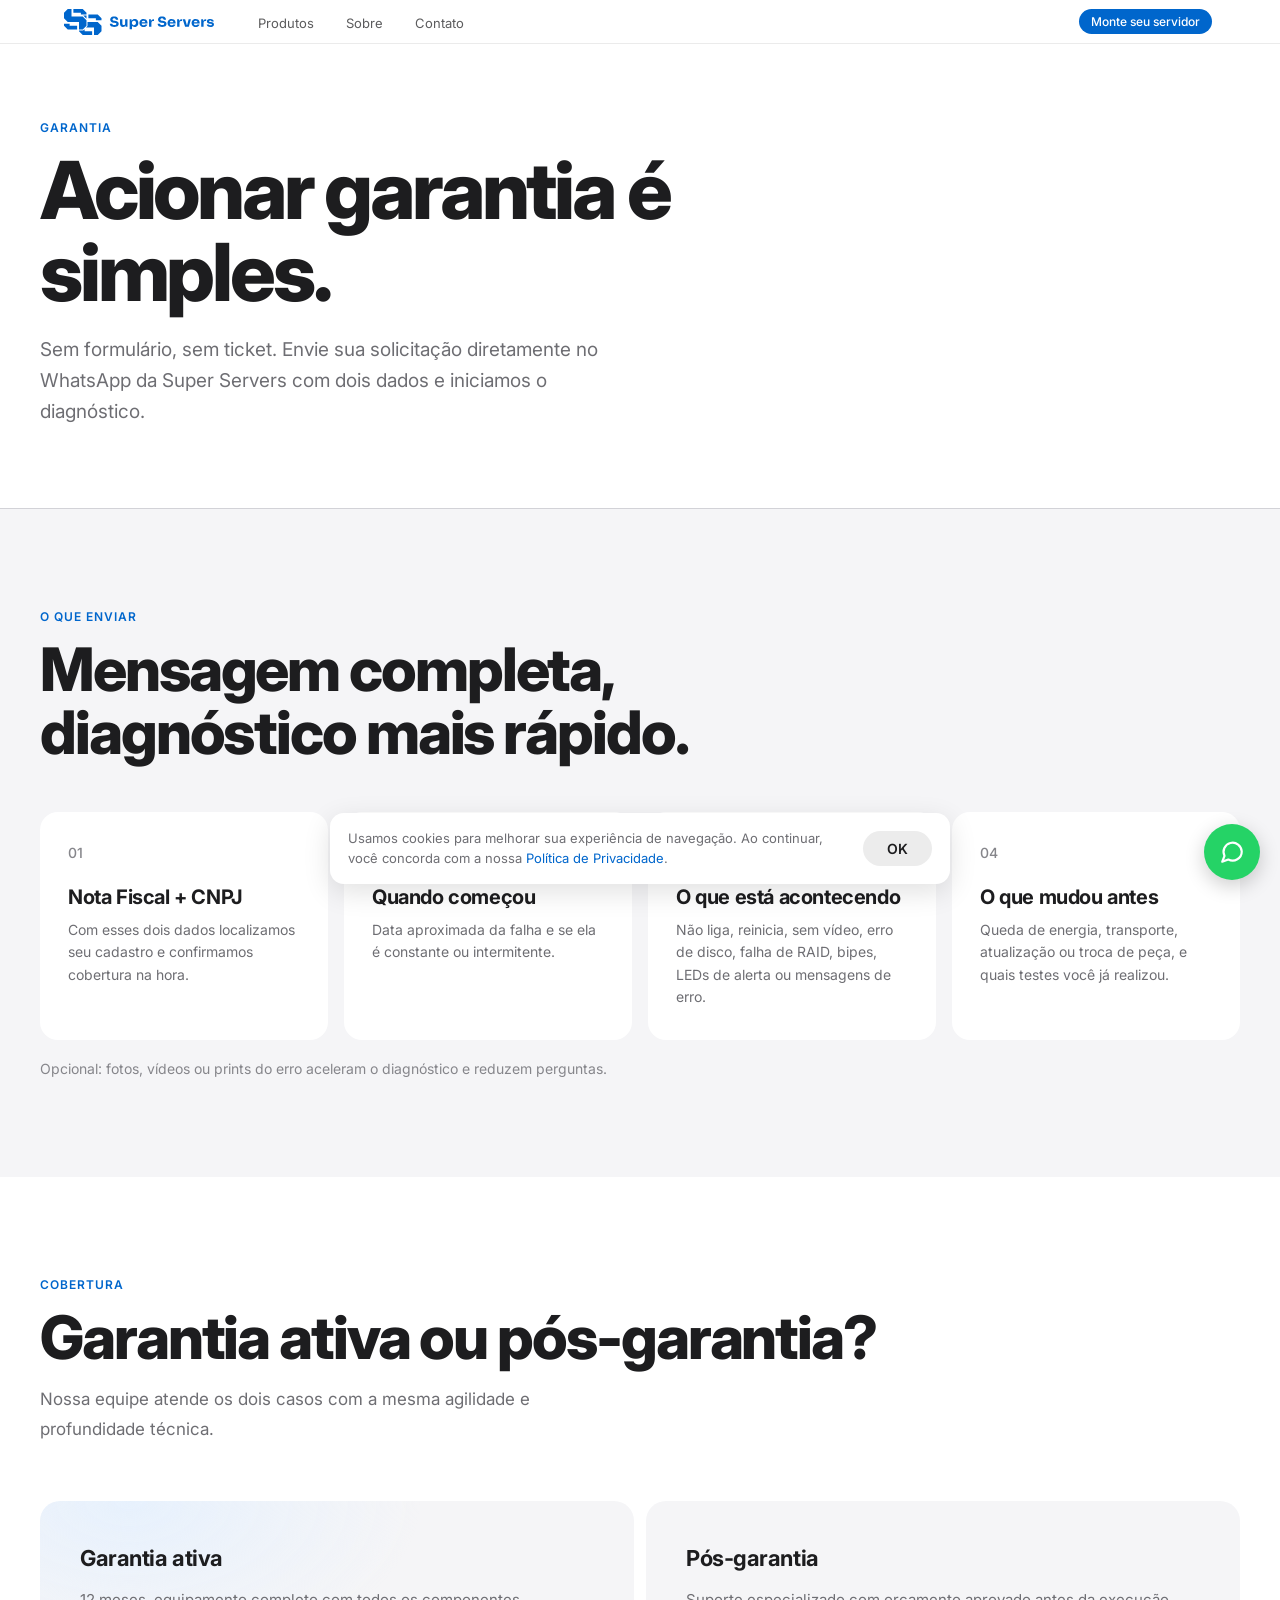
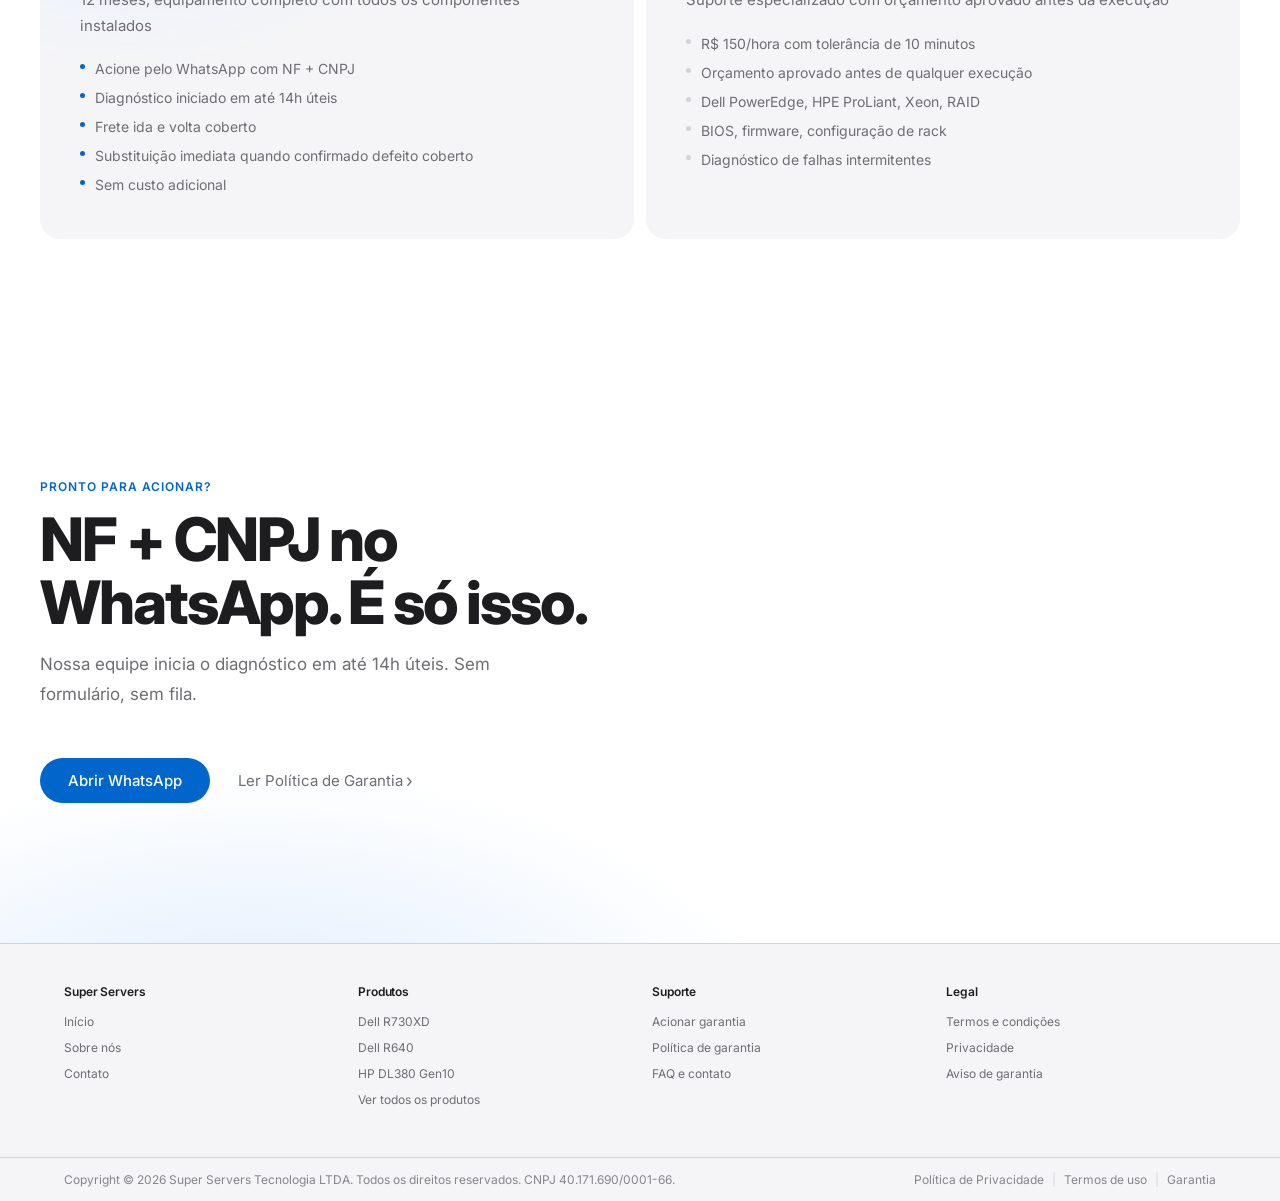
==== commit e99280da: "feat: botão Monte seu servidor no topo (home: aparece após o hero; internas: abre o quiz na home) Co" ====
--- a/acionar-garantia.html
+++ b/acionar-garantia.html
@@ -195,6 +195,11 @@
     .cobertura-card.card-garantia h3 { color: var(--text); }
     .cobertura-card.card-garantia p, .cobertura-card.card-garantia .cobertura-item { color: var(--muted); }
     .card-garantia .cobertura-dot { background: var(--blue); }
+
+    /* Botão do quiz no topo (estilo "Comprar" da Apple) */
+    .nav-quiz { margin-left: auto; margin-right: 4px; background: #0066cc; color: #fff; border: 0; font: 500 12px 'Inter', sans-serif; padding: 5px 12px; border-radius: 980px; cursor: pointer; text-decoration: none; white-space: nowrap; transition: background .2s, opacity .25s, transform .25s; }
+    .nav-quiz:hover { background: #5bb8ff; color: #fff; }
+    .nav-quiz.hide { opacity: 0; transform: translateY(-4px); pointer-events: none; }
   </style>
 </head>
 <body>
@@ -207,6 +212,7 @@
         <li><a href="sobre.html">Sobre</a></li>
         <li><a href="contato.html">Contato</a></li>
       </ul>
+      <a href="index.html#quiz" class="nav-quiz">Monte seu servidor</a>
       <button class="nav-hamburger" id="navHamburger" aria-label="Menu" aria-expanded="false">
         <span></span><span></span><span></span>
       </button>
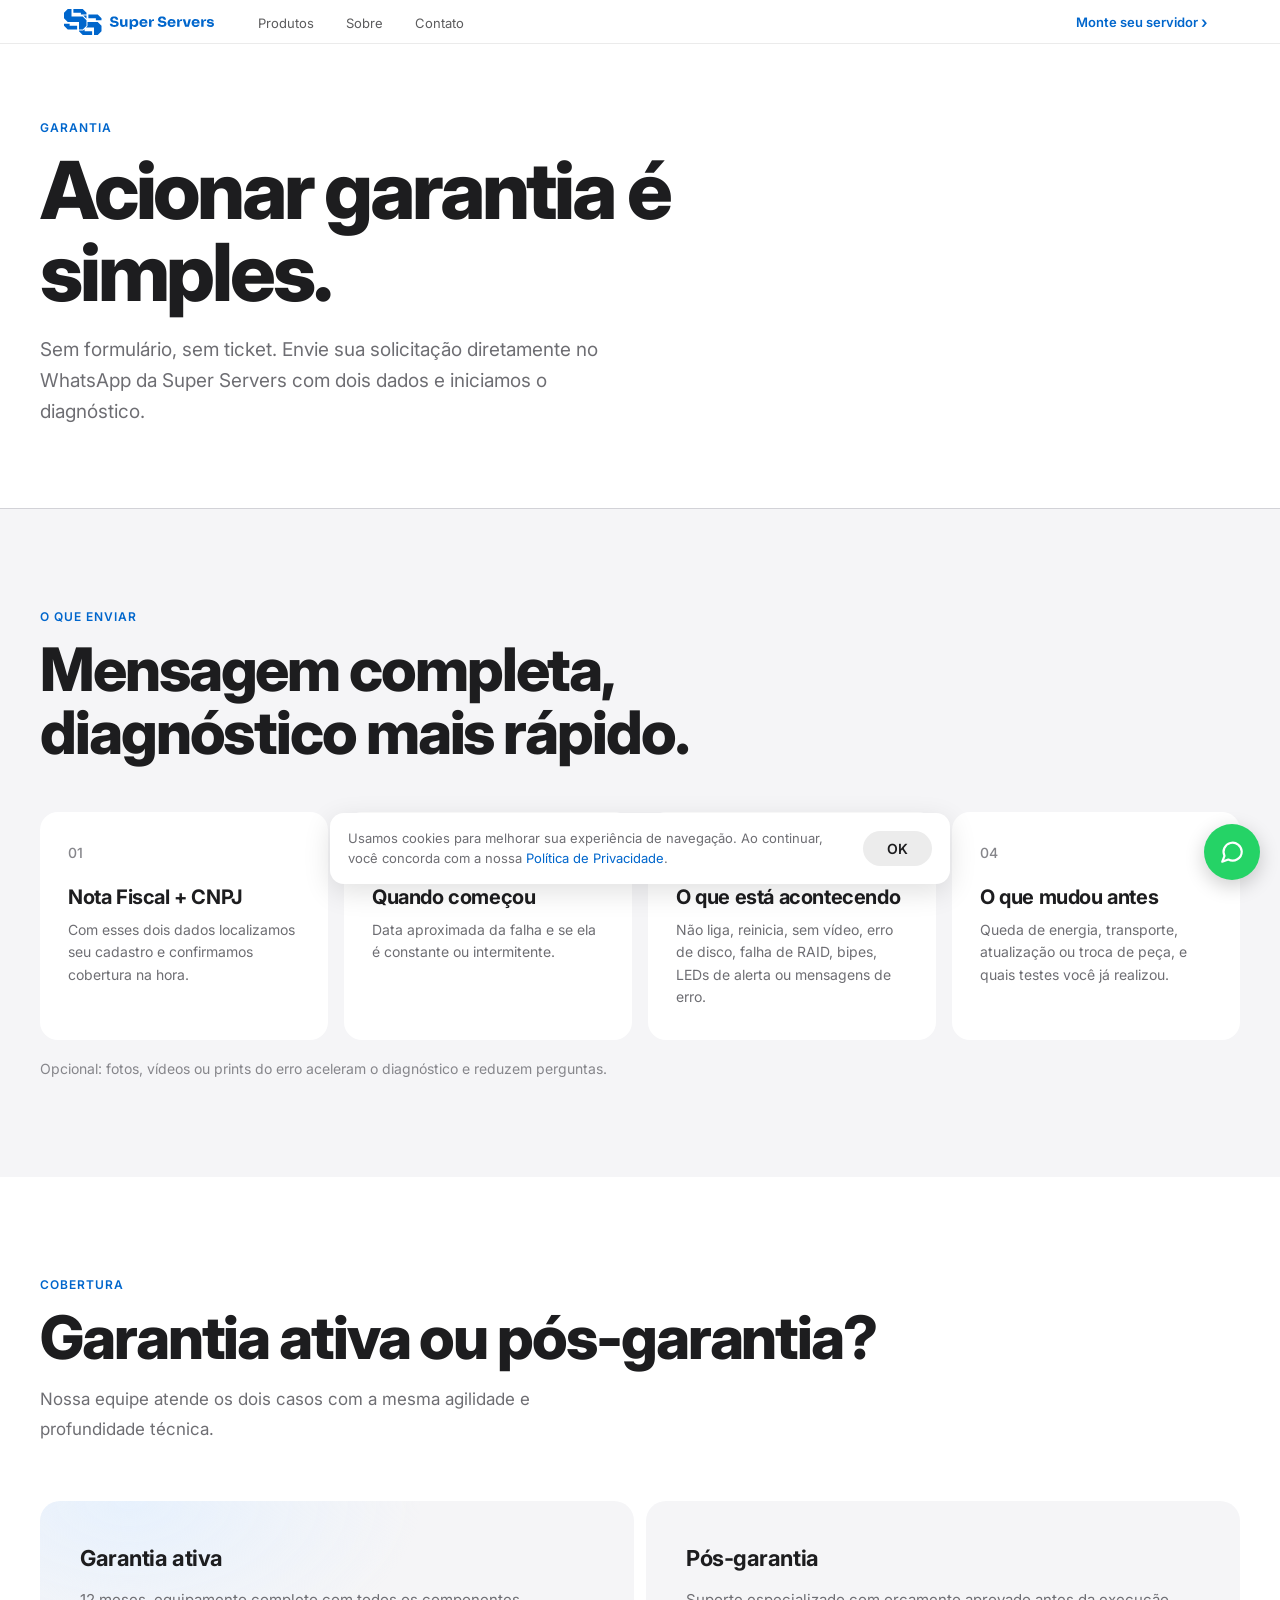
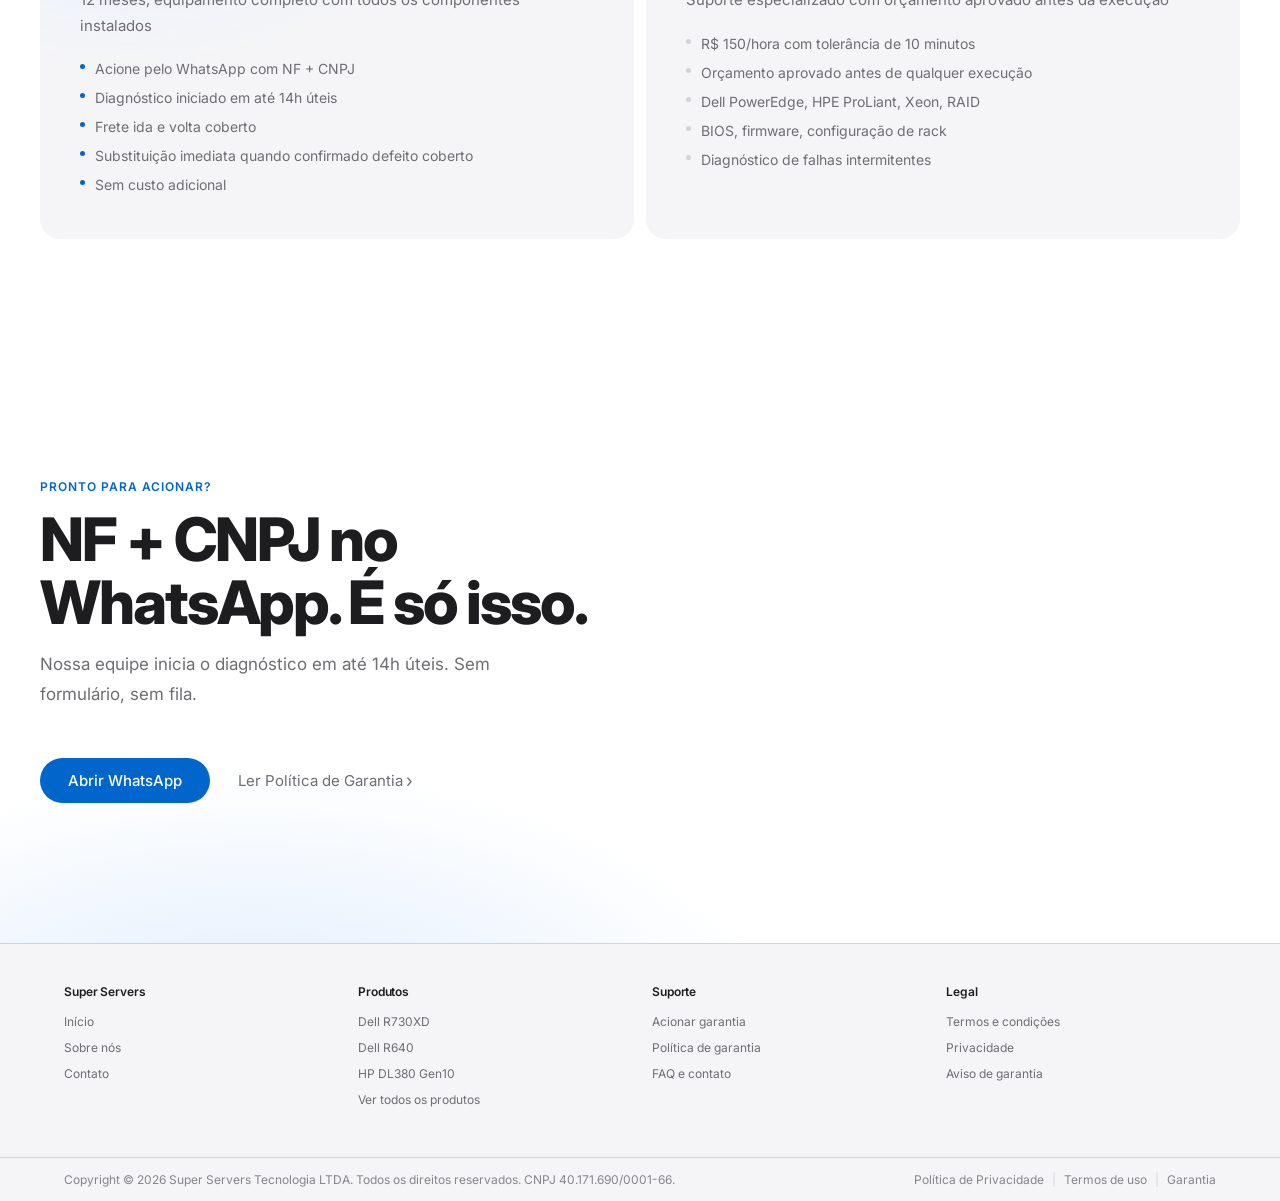
==== commit 205eb4a6: "style: Monte seu servidor no topo volta a ser link de texto (sem pílula) Co-Authored-By: Claude Opus" ====
--- a/acionar-garantia.html
+++ b/acionar-garantia.html
@@ -196,10 +196,12 @@
     .cobertura-card.card-garantia p, .cobertura-card.card-garantia .cobertura-item { color: var(--muted); }
     .card-garantia .cobertura-dot { background: var(--blue); }
 
-    /* Botão do quiz no topo (estilo "Comprar" da Apple) */
-    .nav-quiz { margin-left: auto; margin-right: 4px; background: #0066cc; color: #fff; border: 0; font: 500 12px 'Inter', sans-serif; padding: 5px 12px; border-radius: 980px; cursor: pointer; text-decoration: none; white-space: nowrap; transition: background .2s, opacity .25s, transform .25s; }
-    .nav-quiz:hover { background: #5bb8ff; color: #fff; }
+    /* Link do quiz no topo (texto azul com ›, sem pílula) */
+    .nav-quiz { margin-left: auto; margin-right: 8px; background: none; color: var(--blue); border: 0; padding: 0; font: 600 13px 'Inter', sans-serif; cursor: pointer; text-decoration: none; white-space: nowrap; display: inline-flex; align-items: center; gap: 3px; transition: color .15s, gap .15s, opacity .25s, transform .25s; }
+    .nav-quiz::after { content: '›'; font-size: 16px; }
+    .nav-quiz:hover { color: #0a2e5c; gap: 6px; }
     .nav-quiz.hide { opacity: 0; transform: translateY(-4px); pointer-events: none; }
+    @media (max-width: 960px) { .nav-quiz { display: none; } }
   </style>
 </head>
 <body>
